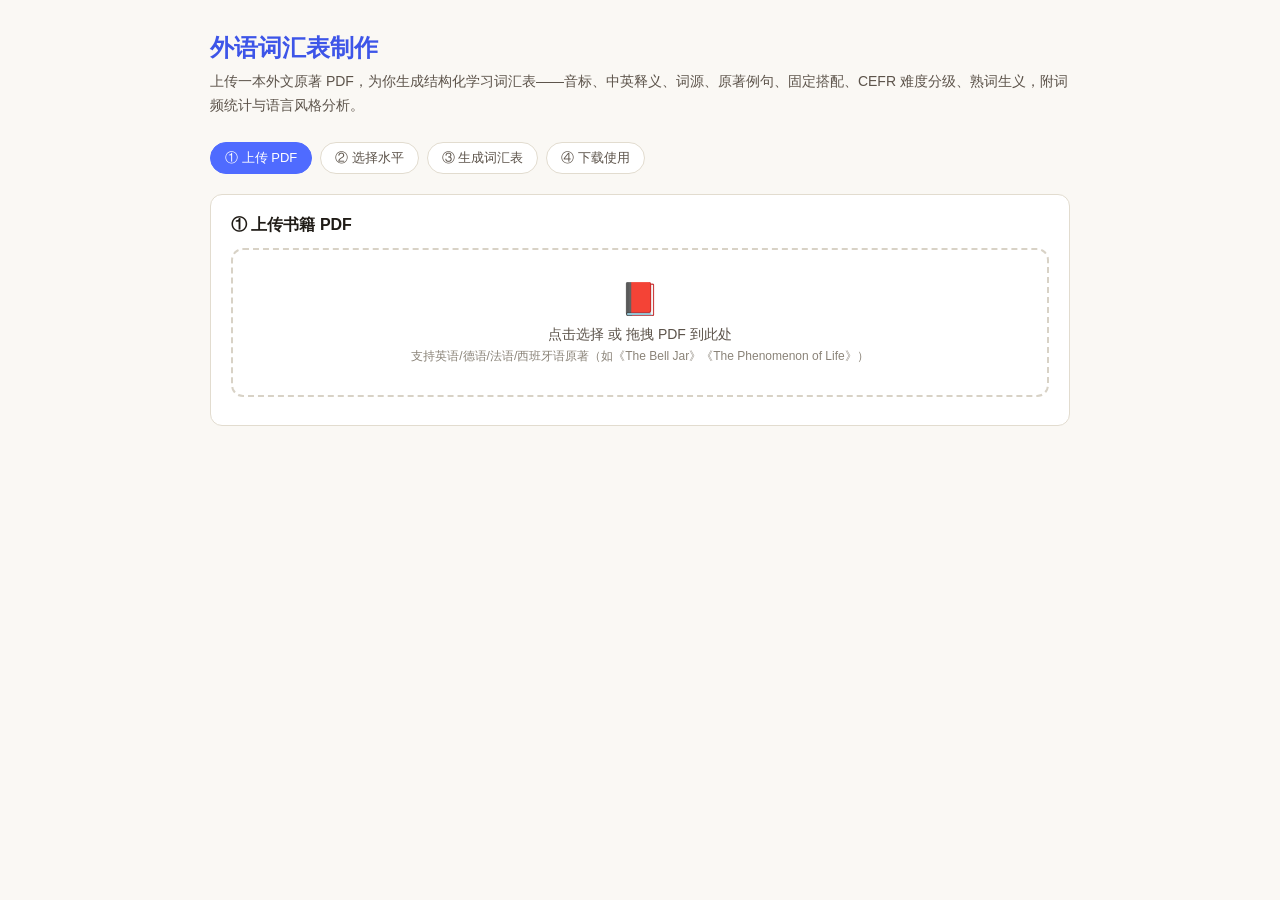
==== web/index.html @ 3dfa2794 "feat: 词汇表独立网页（上传/档位/制作/下载 + Flask API + 6 测试）" ====
<!DOCTYPE html>
<html lang="zh-CN">
<head>
<meta charset="UTF-8">
<meta name="viewport" content="width=device-width, initial-scale=1.0">
<title>外语词汇表制作</title>
<style>
  * { box-sizing: border-box; margin: 0; padding: 0; }
  body { font-family: 'PingFang SC', 'Microsoft YaHei', sans-serif; background: #FAF8F4; color: #1F1B16; }
  .container { max-width: 900px; margin: 0 auto; padding: 32px 20px; }
  h1 { font-size: 24px; margin-bottom: 6px; color: #3D55E8; }
  .sub { color: #5C534A; margin-bottom: 24px; font-size: 14px; line-height: 1.7; }
  .card { background: #fff; border: 1px solid #e2dccf; border-radius: 12px; padding: 20px; margin-bottom: 16px; }
  .card h2 { font-size: 16px; margin-bottom: 12px; color: #1F1B16; }
  .steps { display: flex; gap: 8px; margin-bottom: 20px; font-size: 13px; color: #5C534A; flex-wrap: wrap; }
  .steps .s { background: #fff; border: 1px solid #e2dccf; padding: 6px 14px; border-radius: 16px; }
  .steps .s.active { background: #4F6BFF; color: #fff; border-color: #4F6BFF; }
  label { display: block; font-size: 13px; color: #5C534A; margin: 10px 0 6px; }
  select, input[type=file] { width: 100%; border: 1px solid #d8d2c6; border-radius: 8px; padding: 10px 12px; font-size: 14px; background: #fff; }
  .drop-zone { border: 2px dashed #d8d2c6; border-radius: 12px; padding: 30px; text-align: center; cursor: pointer; color: #5C534A; font-size: 14px; transition: all .2s; }
  .drop-zone:hover, .drop-zone.drag { border-color: #4F6BFF; color: #4F6BFF; background: #F5F2EC; }
  .drop-zone .icon { font-size: 32px; margin-bottom: 8px; }
  button { background: #4F6BFF; color: #fff; border: none; border-radius: 8px; padding: 12px 24px; font-size: 15px; cursor: pointer; margin-top: 12px; }
  button:hover { background: #3D55E8; }
  button:disabled { background: #b8c2e8; cursor: not-allowed; }
  .result { margin-top: 12px; background: #F5F2EC; border-radius: 8px; padding: 14px; font-size: 14px; line-height: 1.7; display: none; }
  .result.show { display: block; }
  .result .stat { display: inline-block; background: #fff; border: 1px solid #e2dccf; border-radius: 8px; padding: 8px 14px; margin: 4px; }
  .result .stat b { display: block; font-size: 18px; color: #3D55E8; }
  .result .stat span { font-size: 11px; color: #5C534A; }
  .dl { margin-top: 10px; }
  .dl a { display: inline-block; margin: 4px 8px 4px 0; padding: 8px 16px; background: #4F6BFF; color: #fff; text-decoration: none; border-radius: 8px; font-size: 13px; }
  .dl a.secondary { background: #fff; color: #4F6BFF; border: 1px solid #4F6BFF; }
  .error { color: #c0392b; font-size: 13px; margin-top: 8px; }
  .hint { font-size: 12px; color: #8a8378; margin-top: 4px; }
</style>
</head>
<body>
<div class="container">
  <h1>外语词汇表制作</h1>
  <p class="sub">上传一本外文原著 PDF，为你生成结构化学习词汇表——音标、中英释义、词源、原著例句、固定搭配、CEFR 难度分级、熟词生义，附词频统计与语言风格分析。</p>

  <div class="steps">
    <span class="s active">① 上传 PDF</span>
    <span class="s">② 选择水平</span>
    <span class="s">③ 生成词汇表</span>
    <span class="s">④ 下载使用</span>
  </div>

  <div class="card">
    <h2>① 上传书籍 PDF</h2>
    <div class="drop-zone" id="drop-zone" onclick="document.getElementById('file-input').click()">
      <div class="icon">📕</div>
      <div>点击选择 或 拖拽 PDF 到此处</div>
      <div class="hint">支持英语/德语/法语/西班牙语原著（如《The Bell Jar》《The Phenomenon of Life》）</div>
    </div>
    <input type="file" id="file-input" accept=".pdf" style="display:none">
    <div id="file-name" style="margin-top:8px;font-size:13px;color:#3D55E8"></div>
    <div class="error" id="err1"></div>
  </div>

  <div class="card" id="level-card" style="display:none">
    <h2>② 选择你的英语水平</h2>
    <label>水平档位（决定词汇表难度范围——覆盖你水平之上的学习词汇）</label>
    <select id="preset-select">
      <option value="">加载档位中…</option>
    </select>
    <div class="hint">例：雅思 6.5 → 覆盖约 3000 词；雅思 7.5 → 约 2200 词；雅思 8.0 → 约 1600 词（水平越高生词越少）</div>
  </div>

  <div class="card" id="gen-card" style="display:none">
    <h2>③ 生成词汇表</h2>
    <button id="gen-btn" onclick="generateVocab()">开始制作词汇表</button>
    <div class="hint">制作需要数分钟（全书提取→清洗→难度筛选→信息补全→渲染）——请耐心等待</div>
    <div class="error" id="err2"></div>
    <div class="result" id="result"></div>
  </div>
</div>

<script>
let currentPdfPath = '';
let presets = [];

// 拖拽上传
const dz = document.getElementById('drop-zone');
['dragover', 'dragenter'].forEach(ev => dz.addEventListener(ev, e => { e.preventDefault(); dz.classList.add('drag'); }));
['dragleave', 'drop'].forEach(ev => dz.addEventListener(ev, e => { e.preventDefault(); dz.classList.remove('drag'); }));
dz.addEventListener('drop', e => { const f = e.dataTransfer.files[0]; if (f) uploadFile(f); });
document.getElementById('file-input').addEventListener('change', e => { const f = e.target.files[0]; if (f) uploadFile(f); });

async function uploadFile(file) {
  document.getElementById('err1').textContent = '';
  if (!file.name.toLowerCase().endsWith('.pdf')) { document.getElementById('err1').textContent = '仅支持 PDF 文件'; return; }
  document.getElementById('file-name').textContent = '已选择：' + file.name;
  const fd = new FormData();
  fd.append('file', file);
  const r = await fetch('/api/upload', { method: 'POST', body: fd });
  const d = await r.json();
  if (!d.ok) { document.getElementById('err1').textContent = d.error || '上传失败'; return; }
  currentPdfPath = d.pdf_path;
  document.getElementById('level-card').style.display = 'block';
  document.getElementById('gen-card').style.display = 'block';
  loadPresets();
}

async function loadPresets() {
  const r = await fetch('/api/presets');
  const d = await r.json();
  if (d.ok && d.presets) {
    presets = d.presets;
    const sel = document.getElementById('preset-select');
    sel.innerHTML = d.presets.map(p => `<option value="${p.id}">${p.label}</option>`).join('');
    // 默认雅思 7.5
    const ielts = d.presets.findIndex(p => p.id === 'ielts-7.5');
    if (ielts >= 0) sel.selectedIndex = ielts;
  } else {
    document.getElementById('preset-select').innerHTML = '<option value="">全部词汇</option>';
  }
}

async function generateVocab() {
  const btn = document.getElementById('gen-btn');
  btn.disabled = true;
  btn.textContent = '制作中（约 5-20 分钟）…';
  document.getElementById('err2').textContent = '';
  const preset = document.getElementById('preset-select').value;
  const r = await fetch('/api/generate', {
    method: 'POST', headers: {'Content-Type': 'application/json'},
    body: JSON.stringify({ pdf_path: currentPdfPath, preset: preset })
  });
  btn.disabled = false;
  btn.textContent = '开始制作词汇表';
  const d = await r.json();
  if (!d.ok) { document.getElementById('err2').textContent = d.error || '制作失败'; return; }
  showResult(d);
}

function showResult(d) {
  const el = document.getElementById('result');
  el.classList.add('show');
  const html = d.html_path ? '<a href="/api/download/' + encodeURIComponent(d.html_path.split(/[\\/]/).pop()) + '" target="_blank">打开词汇表 HTML</a>' : '';
  const pdf = d.pdf_path ? '<a class="secondary" href="/api/download/' + encodeURIComponent(d.pdf_path.split(/[\\/]/).pop()) + '" download>下载 PDF</a>' : '';
  const accHtml = d.accessories ? Object.entries(d.accessories).map(([k, v]) => {
    const fname = v.split(/[\\/]/).pop();
    return `<a class="secondary" href="/api/download/${encodeURIComponent(fname)}" download>${k}</a>`;
  }).join('') : '';
  el.innerHTML = `
    <div>
      <span class="stat"><b>${d.entries_count || 0}</b><span>词条</span></span>
      <span class="stat"><b>${d.candidates_count || 0}</b><span>候选词</span></span>
      <span class="stat"><b>${(d.cefr_max || '—')}</b><span>水平档位</span></span>
    </div>
    <div class="dl">${html}${pdf}${accHtml}</div>
    <div class="hint">词汇表包含：双口音音标 · 中英释义 · 词源词根 · 原著例句 · 固定搭配 · 熟词生义 · CEFR 分级</div>`;
}
</script>
</body>
</html>
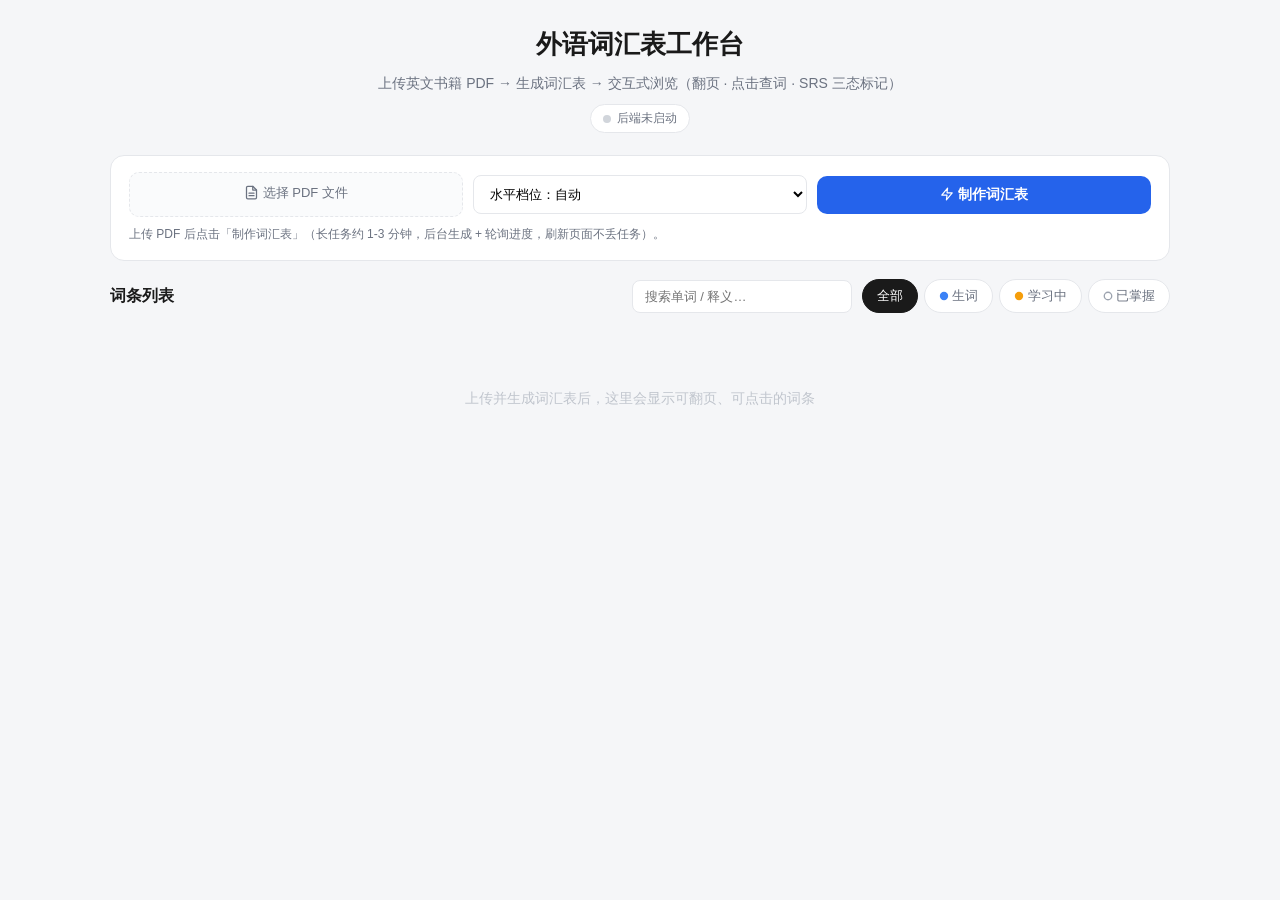
==== commit bb72766f: "feat: 独立LLM接入+交互网页(翻页/点击/SRS/job轮询)+排版修复+语言规范集成+词元还原修复+test_artifacts" ====
--- a/web/index.html
+++ b/web/index.html
@@ -3,155 +3,291 @@
 <head>
 <meta charset="UTF-8">
 <meta name="viewport" content="width=device-width, initial-scale=1.0">
-<title>外语词汇表制作</title>
+<title>外语词汇表工作台</title>
 <style>
-  * { box-sizing: border-box; margin: 0; padding: 0; }
-  body { font-family: 'PingFang SC', 'Microsoft YaHei', sans-serif; background: #FAF8F4; color: #1F1B16; }
-  .container { max-width: 900px; margin: 0 auto; padding: 32px 20px; }
-  h1 { font-size: 24px; margin-bottom: 6px; color: #3D55E8; }
-  .sub { color: #5C534A; margin-bottom: 24px; font-size: 14px; line-height: 1.7; }
-  .card { background: #fff; border: 1px solid #e2dccf; border-radius: 12px; padding: 20px; margin-bottom: 16px; }
-  .card h2 { font-size: 16px; margin-bottom: 12px; color: #1F1B16; }
-  .steps { display: flex; gap: 8px; margin-bottom: 20px; font-size: 13px; color: #5C534A; flex-wrap: wrap; }
-  .steps .s { background: #fff; border: 1px solid #e2dccf; padding: 6px 14px; border-radius: 16px; }
-  .steps .s.active { background: #4F6BFF; color: #fff; border-color: #4F6BFF; }
-  label { display: block; font-size: 13px; color: #5C534A; margin: 10px 0 6px; }
-  select, input[type=file] { width: 100%; border: 1px solid #d8d2c6; border-radius: 8px; padding: 10px 12px; font-size: 14px; background: #fff; }
-  .drop-zone { border: 2px dashed #d8d2c6; border-radius: 12px; padding: 30px; text-align: center; cursor: pointer; color: #5C534A; font-size: 14px; transition: all .2s; }
-  .drop-zone:hover, .drop-zone.drag { border-color: #4F6BFF; color: #4F6BFF; background: #F5F2EC; }
-  .drop-zone .icon { font-size: 32px; margin-bottom: 8px; }
-  button { background: #4F6BFF; color: #fff; border: none; border-radius: 8px; padding: 12px 24px; font-size: 15px; cursor: pointer; margin-top: 12px; }
-  button:hover { background: #3D55E8; }
-  button:disabled { background: #b8c2e8; cursor: not-allowed; }
-  .result { margin-top: 12px; background: #F5F2EC; border-radius: 8px; padding: 14px; font-size: 14px; line-height: 1.7; display: none; }
-  .result.show { display: block; }
-  .result .stat { display: inline-block; background: #fff; border: 1px solid #e2dccf; border-radius: 8px; padding: 8px 14px; margin: 4px; }
-  .result .stat b { display: block; font-size: 18px; color: #3D55E8; }
-  .result .stat span { font-size: 11px; color: #5C534A; }
-  .dl { margin-top: 10px; }
-  .dl a { display: inline-block; margin: 4px 8px 4px 0; padding: 8px 16px; background: #4F6BFF; color: #fff; text-decoration: none; border-radius: 8px; font-size: 13px; }
-  .dl a.secondary { background: #fff; color: #4F6BFF; border: 1px solid #4F6BFF; }
-  .error { color: #c0392b; font-size: 13px; margin-top: 8px; }
-  .hint { font-size: 12px; color: #8a8378; margin-top: 4px; }
+  :root{
+    --bg:#f5f6f8; --card:#fff; --ink:#1a1a1a; --muted:#6b7280;
+    --brand:#2563eb; --brand-soft:#eff6ff; --line:#e5e7eb;
+    --new:#3b82f6; --learning:#f59e0b; --mastered:#10b981;
+  }
+  *{box-sizing:border-box;margin:0;padding:0}
+  body{font-family:"Segoe UI","PingFang SC","Microsoft YaHei",sans-serif;background:var(--bg);color:var(--ink);line-height:1.6}
+  .wrap{max-width:1100px;margin:0 auto;padding:24px 20px 70px}
+  header{text-align:center;margin-bottom:22px}
+  header h1{font-size:26px;font-weight:700}
+  header p{color:var(--muted);margin-top:6px;font-size:14px}
+  .status{display:inline-flex;align-items:center;gap:6px;font-size:12px;color:var(--muted);
+    background:var(--card);border:1px solid var(--line);border-radius:999px;padding:4px 12px;margin-top:10px}
+  .dot{width:8px;height:8px;border-radius:50%;background:#d1d5db}
+  .dot.on{background:#10b981}
+  .maker{background:var(--card);border:1px solid var(--line);border-radius:14px;padding:16px 18px;margin-bottom:18px}
+  .maker .row{display:flex;gap:10px;align-items:center;flex-wrap:wrap}
+  .maker .row>*{flex:1 1 160px}
+  .maker input[type=file]{display:none}
+  .file-btn{display:inline-block;padding:10px 14px;border:1px dashed var(--line);border-radius:10px;
+    cursor:pointer;font-size:13px;color:var(--muted);text-align:center;background:#fafbfc}
+  .file-btn.on{border-color:var(--brand);color:var(--brand);background:var(--brand-soft)}
+  select{padding:10px 12px;border:1px solid var(--line);border-radius:8px;font-size:13px;background:#fff}
+  .btn{padding:10px 20px;border:none;border-radius:10px;background:var(--brand);color:#fff;
+    font-size:14px;font-weight:600;cursor:pointer;transition:.15s}
+  .btn:hover{opacity:.92}.btn:disabled{opacity:.5;cursor:not-allowed}
+  .btn.ghost{background:#fff;border:1px solid var(--line);color:#374151}
+  .note{font-size:12px;color:var(--muted);margin-top:8px}
+  .progress{margin-top:12px;display:none}
+  .progress-bar-wrap{height:18px;background:#eef0f3;border-radius:999px;overflow:hidden}
+  .progress-bar{height:100%;width:0%;background:linear-gradient(90deg,var(--brand),#60a5fa);transition:width .4s ease;border-radius:999px}
+  .progress-label{font-size:12px;color:var(--muted);margin-top:6px;text-align:center}
+  .toolbar{display:flex;gap:10px;align-items:center;flex-wrap:wrap;margin-bottom:14px}
+  .toolbar h2{font-size:16px;margin-right:auto}
+  .search{flex:0 0 220px;padding:8px 12px;border:1px solid var(--line);border-radius:8px;font-size:13px}
+  .tabs{display:flex;gap:6px}
+  .tab{padding:6px 14px;border:1px solid var(--line);border-radius:999px;font-size:12.5px;cursor:pointer;
+    background:#fff;color:var(--muted);transition:.15s}
+  .tab.active{background:var(--ink);color:#fff;border-color:var(--ink)}
+  .list{display:flex;flex-direction:column;gap:8px}
+  .entry{background:var(--card);border:1px solid var(--line);border-radius:12px;padding:12px 16px;
+    cursor:pointer;transition:.15s;border-left:4px solid var(--new)}
+  .entry:hover{box-shadow:0 2px 10px rgba(0,0,0,.06)}
+  .entry.learning{border-left-color:var(--learning)}
+  .entry.mastered{border-left-color:var(--mastered)}
+  .entry .top{display:flex;align-items:baseline;gap:10px;flex-wrap:wrap}
+  .entry .word{font-size:17px;font-weight:700}
+  .entry .pos{font-size:12px;color:var(--brand);font-weight:600}
+  .entry .ipa{font-family:Consolas,monospace;font-size:13px;color:var(--muted)}
+  .entry .gloss{font-size:13px;color:#374151;margin-top:4px}
+  .entry .gloss-en{font-size:12px;color:var(--muted);margin-top:2px}
+  .meta{display:flex;gap:8px;align-items:center;margin-left:auto;flex-wrap:wrap}
+  .cefr{font-size:11px;font-weight:700;color:#fff;padding:1px 7px;border-radius:4px}
+  .freq{font-size:11px;color:var(--muted);border:1px solid var(--line);padding:1px 7px;border-radius:4px}
+  .srs-dot{width:10px;height:10px;border-radius:50%;background:var(--new)}
+  .srs-dot.learning{background:var(--learning)}.srs-dot.mastered{background:var(--mastered)}
+  .detail{display:none;border-top:1px solid var(--line);margin-top:10px;padding-top:10px;font-size:13px}
+  .entry.open .detail{display:block}
+  .detail .row{margin:6px 0}
+  .detail .lab{font-weight:600;color:var(--brand);font-size:12px}
+  .detail .ex{font-style:italic;color:#374151;margin:4px 0 4px 8px;border-left:2px solid var(--line);padding-left:8px}
+  .detail .ex .zh{font-style:normal;color:var(--muted)}
+  .srs-btns{display:flex;gap:8px;margin-top:8px}
+  .srs-btn{font-size:12px;padding:5px 12px;border-radius:999px;border:1px solid var(--line);cursor:pointer;background:#fff}
+  .srs-btn.new.active{background:var(--new);color:#fff;border-color:var(--new)}
+  .srs-btn.learning.active{background:var(--learning);color:#fff;border-color:var(--learning)}
+  .srs-btn.mastered.active{background:var(--mastered);color:#fff;border-color:var(--mastered)}
+  .pager{display:flex;gap:8px;align-items:center;justify-content:center;margin-top:18px}
+  .pager .pg{padding:6px 14px;border:1px solid var(--line);border-radius:8px;cursor:pointer;background:#fff;font-size:13px}
+  .pager .pg:disabled{opacity:.4;cursor:not-allowed}
+  .pager .info{font-size:13px;color:var(--muted)}
+  .empty{color:#c0c5cd;text-align:center;padding:60px 20px;font-size:14px}
+  .spinner{margin:40px auto;width:36px;height:36px;border:3px solid var(--line);border-top-color:var(--brand);
+    border-radius:50%;animation:spin .8s linear infinite}
+  @keyframes spin{to{transform:rotate(360deg)}}
 </style>
 </head>
 <body>
-<div class="container">
-  <h1>外语词汇表制作</h1>
-  <p class="sub">上传一本外文原著 PDF，为你生成结构化学习词汇表——音标、中英释义、词源、原著例句、固定搭配、CEFR 难度分级、熟词生义，附词频统计与语言风格分析。</p>
-
-  <div class="steps">
-    <span class="s active">① 上传 PDF</span>
-    <span class="s">② 选择水平</span>
-    <span class="s">③ 生成词汇表</span>
-    <span class="s">④ 下载使用</span>
+<div class="wrap">
+  <header>
+    <h1>外语词汇表工作台</h1>
+    <p>上传英文书籍 PDF → 生成词汇表 → 交互式浏览（翻页 · 点击查词 · SRS 三态标记）</p>
+    <div class="status"><span class="dot" id="llmDot"></span><span id="llmStatus">检测 LLM…</span></div>
+  </header>
+
+  <div class="maker">
+    <div class="row">
+      <label class="file-btn" id="fileBtn"><svg width="15" height="15" viewBox="0 0 24 24" fill="none" stroke="currentColor" stroke-width="2" stroke-linecap="round" stroke-linejoin="round" style="vertical-align:-3px"><path d="M14 2H6a2 2 0 0 0-2 2v16a2 2 0 0 0 2 2h12a2 2 0 0 0 2-2V8z"/><polyline points="14 2 14 8 20 8"/><line x1="16" y1="13" x2="8" y2="13"/><line x1="16" y1="17" x2="8" y2="17"/></svg> 选择 PDF 文件<span id="fileName" style="display:block;font-size:11px;margin-top:2px"></span></label>
+      <input type="file" id="file" accept=".pdf">
+      <select id="preset">
+        <option value="">水平档位：自动</option>
+      </select>
+      <button class="btn" id="genBtn" onclick="generate()"><svg width="14" height="14" viewBox="0 0 24 24" fill="none" stroke="currentColor" stroke-width="2" stroke-linecap="round" stroke-linejoin="round" style="vertical-align:-2px"><path d="M13 2 3 14h9l-1 8 10-12h-9l1-8z"/></svg> 制作词汇表</button>
+    </div>
+    <div class="note" id="genNote">上传 PDF 后点击「制作词汇表」（长任务约 1-3 分钟，后台生成 + 轮询进度，刷新页面不丢任务）。</div>
+    <div class="progress" id="progressWrap">
+      <div class="progress-bar-wrap"><div class="progress-bar" id="progressBar"></div></div>
+      <div class="progress-label" id="progressLabel">排队中…</div>
+    </div>
   </div>
 
-  <div class="card">
-    <h2>① 上传书籍 PDF</h2>
-    <div class="drop-zone" id="drop-zone" onclick="document.getElementById('file-input').click()">
-      <div class="icon">📕</div>
-      <div>点击选择 或 拖拽 PDF 到此处</div>
-      <div class="hint">支持英语/德语/法语/西班牙语原著（如《The Bell Jar》《The Phenomenon of Life》）</div>
+  <div class="toolbar">
+    <h2 id="bookTitle">词条列表</h2>
+    <input class="search" id="search" placeholder="搜索单词 / 释义…" oninput="debounceLoad()">
+    <div class="tabs" id="tabs">
+      <span class="tab active" data-s="">全部</span>
+      <span class="tab" data-s="new"><svg viewBox="0 0 12 12" width="10" height="10" style="vertical-align:-1px"><circle cx="6" cy="6" r="5" fill="#3b82f6"/></svg> 生词</span>
+      <span class="tab" data-s="learning"><svg viewBox="0 0 12 12" width="10" height="10" style="vertical-align:-1px"><circle cx="6" cy="6" r="5" fill="#f59e0b"/></svg> 学习中</span>
+      <span class="tab" data-s="mastered"><svg viewBox="0 0 12 12" width="10" height="10" style="vertical-align:-1px"><circle cx="6" cy="6" r="4.5" fill="none" stroke="#9ca3af" stroke-width="1.6"/></svg> 已掌握</span>
     </div>
-    <input type="file" id="file-input" accept=".pdf" style="display:none">
-    <div id="file-name" style="margin-top:8px;font-size:13px;color:#3D55E8"></div>
-    <div class="error" id="err1"></div>
+    <button class="btn ghost" id="dlBtn" style="display:none" onclick="downloadFiles()"><svg width="13" height="13" viewBox="0 0 24 24" fill="none" stroke="currentColor" stroke-width="2" stroke-linecap="round" stroke-linejoin="round" style="vertical-align:-2px"><path d="M21 15v4a2 2 0 0 1-2 2H5a2 2 0 0 1-2-2v-4"/><polyline points="7 10 12 15 17 10"/><line x1="12" y1="15" x2="12" y2="3"/></svg> 下载产物</button>
   </div>
 
-  <div class="card" id="level-card" style="display:none">
-    <h2>② 选择你的英语水平</h2>
-    <label>水平档位（决定词汇表难度范围——覆盖你水平之上的学习词汇）</label>
-    <select id="preset-select">
-      <option value="">加载档位中…</option>
-    </select>
-    <div class="hint">例：雅思 6.5 → 覆盖约 3000 词；雅思 7.5 → 约 2200 词；雅思 8.0 → 约 1600 词（水平越高生词越少）</div>
-  </div>
-
-  <div class="card" id="gen-card" style="display:none">
-    <h2>③ 生成词汇表</h2>
-    <button id="gen-btn" onclick="generateVocab()">开始制作词汇表</button>
-    <div class="hint">制作需要数分钟（全书提取→清洗→难度筛选→信息补全→渲染）——请耐心等待</div>
-    <div class="error" id="err2"></div>
-    <div class="result" id="result"></div>
+  <div id="list" class="list"><div class="empty">上传并生成词汇表后，这里会显示可翻页、可点击的词条</div></div>
+
+  <div class="pager" id="pager" style="display:none">
+    <button class="pg" onclick="goPage(page-1)" id="prev">← 上一页</button>
+    <span class="info" id="pageInfo"></span>
+    <button class="pg" onclick="goPage(page+1)" id="next">下一页 →</button>
   </div>
 </div>
 
 <script>
-let currentPdfPath = '';
-let presets = [];
-
-// 拖拽上传
-const dz = document.getElementById('drop-zone');
-['dragover', 'dragenter'].forEach(ev => dz.addEventListener(ev, e => { e.preventDefault(); dz.classList.add('drag'); }));
-['dragleave', 'drop'].forEach(ev => dz.addEventListener(ev, e => { e.preventDefault(); dz.classList.remove('drag'); }));
-dz.addEventListener('drop', e => { const f = e.dataTransfer.files[0]; if (f) uploadFile(f); });
-document.getElementById('file-input').addEventListener('change', e => { const f = e.target.files[0]; if (f) uploadFile(f); });
-
-async function uploadFile(file) {
-  document.getElementById('err1').textContent = '';
-  if (!file.name.toLowerCase().endsWith('.pdf')) { document.getElementById('err1').textContent = '仅支持 PDF 文件'; return; }
-  document.getElementById('file-name').textContent = '已选择：' + file.name;
-  const fd = new FormData();
-  fd.append('file', file);
-  const r = await fetch('/api/upload', { method: 'POST', body: fd });
-  const d = await r.json();
-  if (!d.ok) { document.getElementById('err1').textContent = d.error || '上传失败'; return; }
-  currentPdfPath = d.pdf_path;
-  document.getElementById('level-card').style.display = 'block';
-  document.getElementById('gen-card').style.display = 'block';
-  loadPresets();
-}
-
-async function loadPresets() {
-  const r = await fetch('/api/presets');
-  const d = await r.json();
-  if (d.ok && d.presets) {
-    presets = d.presets;
-    const sel = document.getElementById('preset-select');
-    sel.innerHTML = d.presets.map(p => `<option value="${p.id}">${p.label}</option>`).join('');
-    // 默认雅思 7.5
-    const ielts = d.presets.findIndex(p => p.id === 'ielts-7.5');
-    if (ielts >= 0) sel.selectedIndex = ielts;
-  } else {
-    document.getElementById('preset-select').innerHTML = '<option value="">全部词汇</option>';
+const ICONS={
+  file:'<svg viewBox="0 0 24 24" fill="none" stroke="currentColor" stroke-width="2" stroke-linecap="round" stroke-linejoin="round"><path d="M14 2H6a2 2 0 0 0-2 2v16a2 2 0 0 0 2 2h12a2 2 0 0 0 2-2V8z"/><polyline points="14 2 14 8 20 8"/><line x1="16" y1="13" x2="8" y2="13"/><line x1="16" y1="17" x2="8" y2="17"/></svg>',
+  zap:'<svg viewBox="0 0 24 24" fill="none" stroke="currentColor" stroke-width="2" stroke-linecap="round" stroke-linejoin="round"><path d="M13 2 3 14h9l-1 8 10-12h-9l1-8z"/></svg>',
+  search:'<svg viewBox="0 0 24 24" fill="none" stroke="currentColor" stroke-width="2" stroke-linecap="round" stroke-linejoin="round"><circle cx="11" cy="11" r="8"/><path d="m21 21-4.3-4.3"/></svg>',
+  download:'<svg viewBox="0 0 24 24" fill="none" stroke="currentColor" stroke-width="2" stroke-linecap="round" stroke-linejoin="round"><path d="M21 15v4a2 2 0 0 1-2 2H5a2 2 0 0 1-2-2v-4"/><polyline points="7 10 12 15 17 10"/><line x1="12" y1="15" x2="12" y2="3"/></svg>',
+  check:'<svg viewBox="0 0 24 24" fill="none" stroke="currentColor" stroke-width="2.5" stroke-linecap="round" stroke-linejoin="round"><polyline points="20 6 9 17 4 12"/></svg>',
+  'dot-new':'<svg viewBox="0 0 12 12" width="11" height="11"><circle cx="6" cy="6" r="5" fill="#3b82f6"/></svg>',
+  'dot-learning':'<svg viewBox="0 0 12 12" width="11" height="11"><circle cx="6" cy="6" r="5" fill="#f59e0b"/></svg>',
+  'dot-mastered':'<svg viewBox="0 0 12 12" width="11" height="11"><circle cx="6" cy="6" r="4.5" fill="none" stroke="#9ca3af" stroke-width="1.6"/></svg>',
+};
+function ic(n,s){return (ICONS[n]||'').replace('viewBox','width="'+(s||14)+'" height="'+(s||14)+'" viewBox')}
+
+let page=1,pageSize=20,totalPages=1,curStatus='',curQ='';
+let lastHtml='',lastPdf='',lastAccessories=[];
+let timer=null;
+
+fetch('/api/health').then(r=>r.json()).then(d=>{
+  document.getElementById('llmDot').className='dot'+(d.llm_available?' on':'');
+  document.getElementById('llmStatus').textContent=d.llm_available?'LLM 已连接（DeepSeek）':'LLM 未连接（离线词库模式）';
+}).catch(()=>document.getElementById('llmStatus').textContent='后端未启动');
+
+fetch('/api/presets').then(r=>r.json()).then(d=>{
+  if(d.ok){
+    const sel=document.getElementById('preset');
+    const ps=d.presets;
+    const arr=Array.isArray(ps)?ps:Object.keys(ps||{});
+    arr.forEach(p=>{const o=document.createElement('option');o.value=p;o.textContent=p;sel.appendChild(o);});
   }
-}
-
-async function generateVocab() {
-  const btn = document.getElementById('gen-btn');
-  btn.disabled = true;
-  btn.textContent = '制作中（约 5-20 分钟）…';
-  document.getElementById('err2').textContent = '';
-  const preset = document.getElementById('preset-select').value;
-  const r = await fetch('/api/generate', {
-    method: 'POST', headers: {'Content-Type': 'application/json'},
-    body: JSON.stringify({ pdf_path: currentPdfPath, preset: preset })
-  });
-  btn.disabled = false;
-  btn.textContent = '开始制作词汇表';
-  const d = await r.json();
-  if (!d.ok) { document.getElementById('err2').textContent = d.error || '制作失败'; return; }
-  showResult(d);
-}
-
-function showResult(d) {
-  const el = document.getElementById('result');
-  el.classList.add('show');
-  const html = d.html_path ? '<a href="/api/download/' + encodeURIComponent(d.html_path.split(/[\\/]/).pop()) + '" target="_blank">打开词汇表 HTML</a>' : '';
-  const pdf = d.pdf_path ? '<a class="secondary" href="/api/download/' + encodeURIComponent(d.pdf_path.split(/[\\/]/).pop()) + '" download>下载 PDF</a>' : '';
-  const accHtml = d.accessories ? Object.entries(d.accessories).map(([k, v]) => {
-    const fname = v.split(/[\\/]/).pop();
-    return `<a class="secondary" href="/api/download/${encodeURIComponent(fname)}" download>${k}</a>`;
-  }).join('') : '';
-  el.innerHTML = `
-    <div>
-      <span class="stat"><b>${d.entries_count || 0}</b><span>词条</span></span>
-      <span class="stat"><b>${d.candidates_count || 0}</b><span>候选词</span></span>
-      <span class="stat"><b>${(d.cefr_max || '—')}</b><span>水平档位</span></span>
-    </div>
-    <div class="dl">${html}${pdf}${accHtml}</div>
-    <div class="hint">词汇表包含：双口音音标 · 中英释义 · 词源词根 · 原著例句 · 固定搭配 · 熟词生义 · CEFR 分级</div>`;
+}).catch(()=>{});
+
+document.getElementById('fileBtn').onclick=()=>document.getElementById('file').click();
+document.getElementById('file').onchange=e=>{
+  const f=e.target.files[0];
+  if(f){document.getElementById('fileName').textContent=f.name;
+    document.getElementById('fileBtn').classList.add('on');}
+};
+
+document.querySelectorAll('.tab').forEach(t=>t.onclick=()=>{
+  document.querySelectorAll('.tab').forEach(x=>x.classList.remove('active'));
+  t.classList.add('active');curStatus=t.dataset.s;page=1;loadEntries();
+});
+
+async function generate(){
+  const f=document.getElementById('file').files[0];
+  if(!f){alert('请先选择 PDF 文件');return;}
+  const btn=document.getElementById('genBtn');
+  const note=document.getElementById('genNote');
+  const pwrap=document.getElementById('progressWrap');
+  const pbar=document.getElementById('progressBar');
+  const plabel=document.getElementById('progressLabel');
+  btn.disabled=true;btn.textContent='制作中…';
+  note.textContent='正在上传 PDF…';
+  document.getElementById('list').innerHTML='<div class="spinner"></div>';
+  pwrap.style.display='block';pbar.style.width='0%';plabel.textContent='排队中…';
+  try{
+    const fd=new FormData();fd.append('file',f);
+    const up=await (await fetch('/api/upload',{method:'POST',body:fd})).json();
+    if(!up.ok){note.textContent='上传失败：'+(up.error||'');return;}
+    const gen=await (await fetch('/api/generate',{method:'POST',headers:{'Content-Type':'application/json'},
+      body:JSON.stringify({pdf_path:up.pdf_path,preset:document.getElementById('preset').value})})).json();
+    if(!gen.ok){note.textContent='生成失败：'+(gen.error||'');return;}
+    // §2.6-4 ⭐ 长任务轮询：后台线程跑生成，前端轮询 /api/jobs/<job_id>，
+    // 浏览器断连/刷新也不丢任务（服务端后台线程继续跑完）。
+    const jobId=gen.job_id;
+    note.textContent='任务已提交（job '+(jobId||'').slice(0,8)+'）——后台生成中，可安全刷新页面。';
+    while(true){
+      await new Promise(r=>setTimeout(r,1500));
+      const st=await (await fetch('/api/jobs/'+encodeURIComponent(jobId))).json();
+      if(!st.ok){note.textContent='查询任务失败：'+(st.error||'');break;}
+      const pct=Math.max(0,Math.min(100,st.progress||0));
+      pbar.style.width=pct+'%';
+      plabel.textContent=(st.stage||'处理中')+' · '+pct+'%';
+      if(st.status==='done'){
+        pbar.style.width='100%';plabel.textContent='完成 · 100%';
+        const r=st.result||{};
+        lastHtml=r.html_path||'';lastPdf=r.pdf_path||'';lastAccessories=r.accessories||{};
+        const t=(r.html_path||'').split(/[\\/]/).pop()||'词条列表';
+        document.getElementById('bookTitle').textContent=t.replace('_词汇表.html','');
+        const n=r.entries_count!=null?r.entries_count:0;
+        note.textContent=`生成完成：${n} 词条 | 阶段 ${(r.completed_stages||[]).join(' · ')}`;
+        if(r.html_path)document.getElementById('dlBtn').style.display='inline-block';
+        page=1;loadEntries();
+        break;
+      }else if(st.status==='error'){
+        note.textContent='生成失败：'+(st.error||'未知错误');
+        break;
+      }
+    }
+  }catch(e){
+    note.textContent='请求失败：'+e;
+  }finally{
+    btn.disabled=false;btn.innerHTML=ic('zap',14)+' 制作词汇表';
+  }
+}
+
+function debounceLoad(){clearTimeout(timer);timer=setTimeout(()=>{curQ=document.getElementById('search').value.trim();page=1;loadEntries();},300);}
+
+async function loadEntries(){
+  const q=new URLSearchParams({page:String(page),page_size:String(pageSize),status:curStatus});
+  if(curQ)q.set('q',curQ);
+  const r=await (await fetch('/api/entries?'+q)).json();
+  if(!r.ok){return;}
+  totalPages=r.pages||1;
+  render(r.entries||[],r.total||0);
+  document.getElementById('pageInfo').textContent=`第 ${r.page} / ${totalPages} 页 · 共 ${r.total} 词`;
+  document.getElementById('prev').disabled=page<=1;
+  document.getElementById('next').disabled=page>=totalPages;
+  document.getElementById('pager').style.display='flex';
+}
+
+const CEFR_COLORS={A1:'#10b981',A2:'#22c55e',B1:'#eab308',B2:'#f97316',C1:'#ef4444',C2:'#7c3aed'};
+function esc(s){return String(s==null?'':s).replace(/&/g,'&amp;').replace(/</g,'&lt;').replace(/>/g,'&gt;')}
+
+function render(entries,total){
+  const list=document.getElementById('list');
+  if(!entries.length){list.innerHTML='<div class="empty">没有匹配的词条</div>';return;}
+  list.innerHTML=entries.map(e=>{
+    const srs=e.srs||'new';
+    const cefr=(e.cefr||'').toUpperCase();
+    const cefrHtml=cefr?`<span class="cefr" style="background:${CEFR_COLORS[cefr]||'#888'}">${cefr}</span>`:'';
+    const freqHtml=e.freq>0?`<span class="freq">频 ${e.freq}</span>`:'';
+    const exs=(e.examples||[]).map(x=>`<div class="ex">${esc(x.en||'')}<div class="zh">${esc(x.zh||'')}</div></div>`).join('');
+    const cols=(e.collocations||[]).map(esc).join(' · ');
+    return `<div class="entry ${srs}" onclick="toggleDetail(this)" data-word="${esc(e.headword)}">
+      <div class="top">
+        <span class="word">${esc(e.headword)}</span>
+        ${e.pos?`<span class="pos">${esc(e.pos)}</span>`:''}
+        ${e.ipa?`<span class="ipa">/${esc(e.ipa)}/</span>`:''}
+        <span class="meta">${cefrHtml}${freqHtml}<span class="srs-dot ${srs}" title="${srs}"></span></span>
+      </div>
+      <div class="gloss">${esc(e.gloss_zh||'')}</div>
+      ${e.gloss_en?`<div class="gloss-en">${esc(e.gloss_en)}</div>`:''}
+      <div class="detail">
+        ${e.etymology?`<div class="row"><span class="lab">词源</span> ${esc(e.etymology)}</div>`:''}
+        ${exs?`<div class="row"><span class="lab">例句</span>${exs}</div>`:''}
+        ${cols?`<div class="row"><span class="lab">搭配</span> ${cols}</div>`:''}
+        <div class="srs-btns" onclick="event.stopPropagation()">
+          <button class="srs-btn new ${srs==='new'?'active':''}" onclick="setSrs('${esc(e.headword)}','new')">${ic('dot-new')} 生词</button>
+          <button class="srs-btn learning ${srs==='learning'?'active':''}" onclick="setSrs('${esc(e.headword)}','learning')">${ic('dot-learning')} 学习中</button>
+          <button class="srs-btn mastered ${srs==='mastered'?'active':''}" onclick="setSrs('${esc(e.headword)}','mastered')">${ic('dot-mastered')} 已掌握</button>
+        </div>
+      </div>
+    </div>`;
+  }).join('');
+}
+
+function toggleDetail(el){el.classList.toggle('open');}
+
+async function setSrs(word,status){
+  await fetch('/api/srs',{method:'POST',headers:{'Content-Type':'application/json'},
+    body:JSON.stringify({word,status})});
+  loadEntries();
+}
+
+function goPage(p){if(p<1||p>totalPages)return;page=p;loadEntries();window.scrollTo({top:0,behavior:'smooth'});}
+
+function downloadFiles(){
+  if(lastHtml)window.open('/api/download/'+encodeURIComponent(lastHtml.split(/[\\/]/).pop()));
+  if(lastPdf)setTimeout(()=>window.open('/api/download/'+encodeURIComponent(lastPdf.split(/[\\/]/).pop())),500);
+  Object.values(lastAccessories||{}).forEach((p,i)=>setTimeout(()=>window.open('/api/download/'+encodeURIComponent(String(p).split(/[\\/]/).pop())),1000+i*400));
 }
 </script>
 </body>
